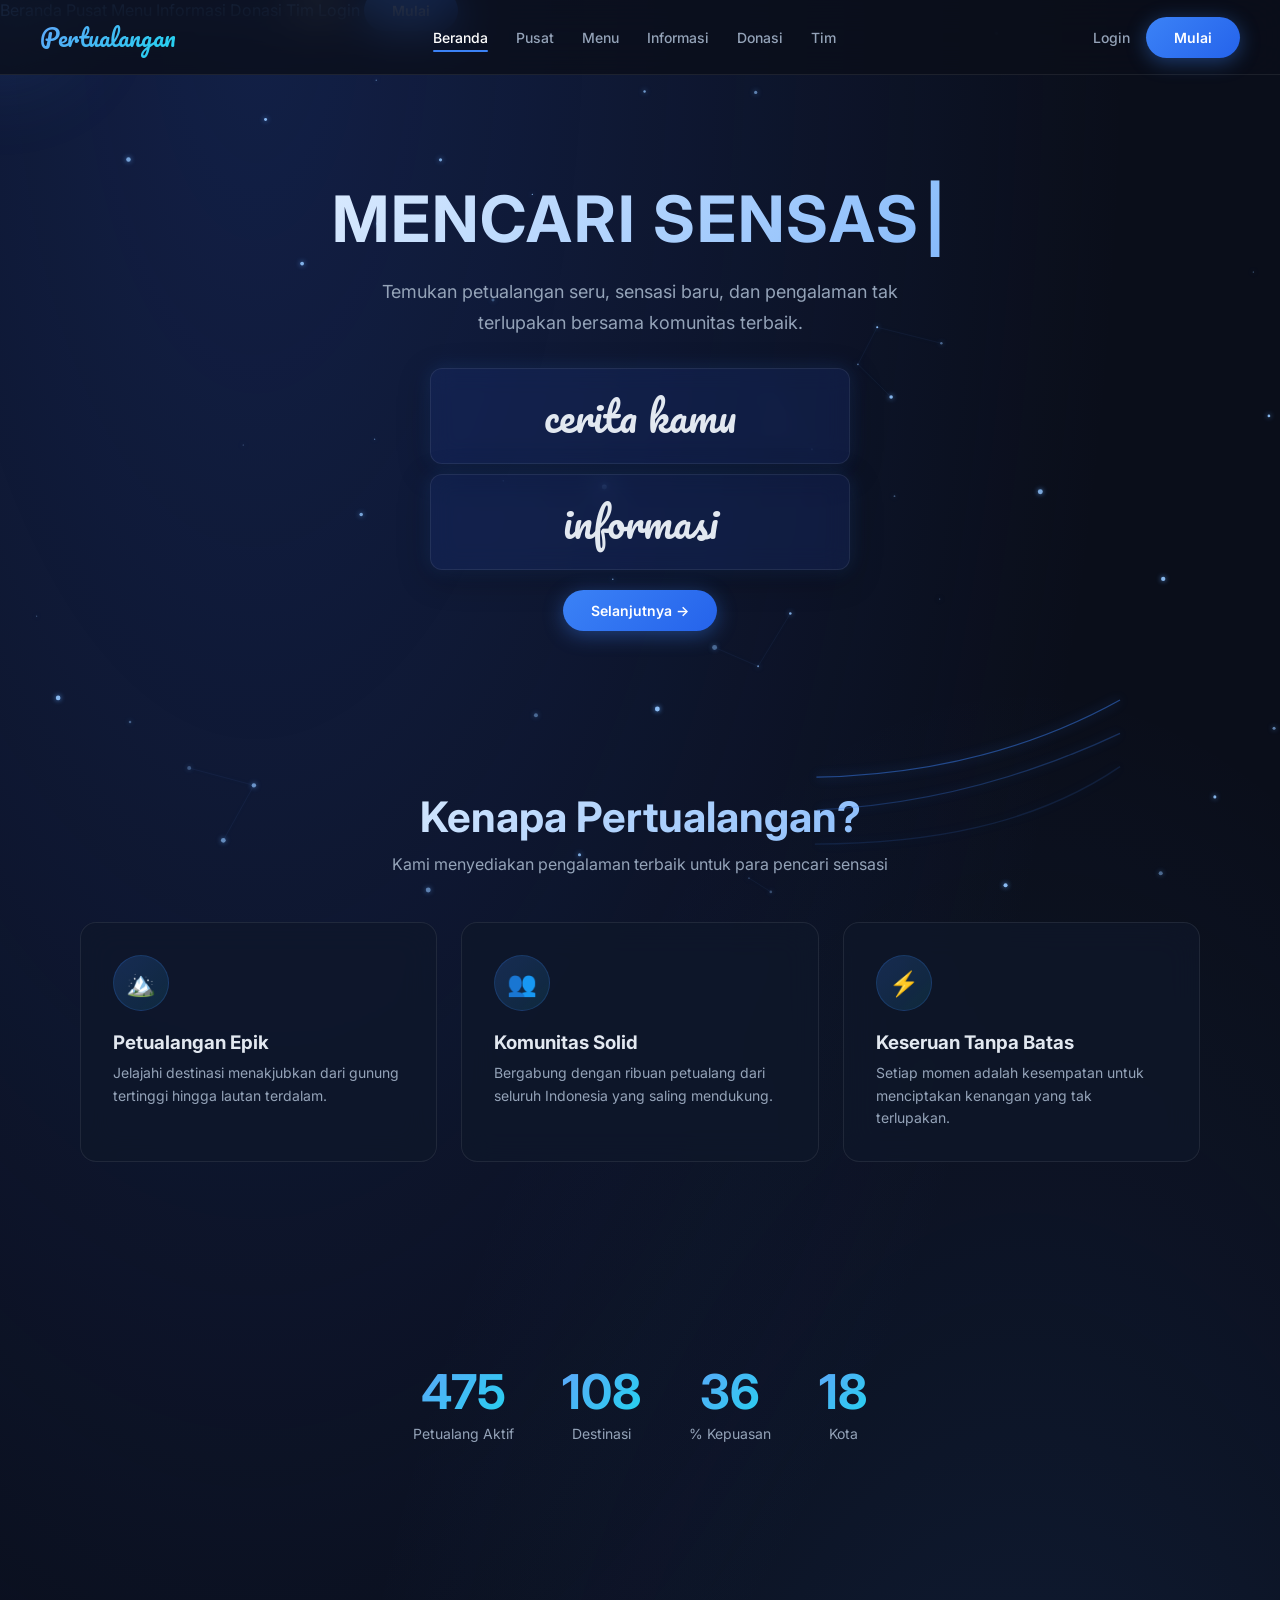
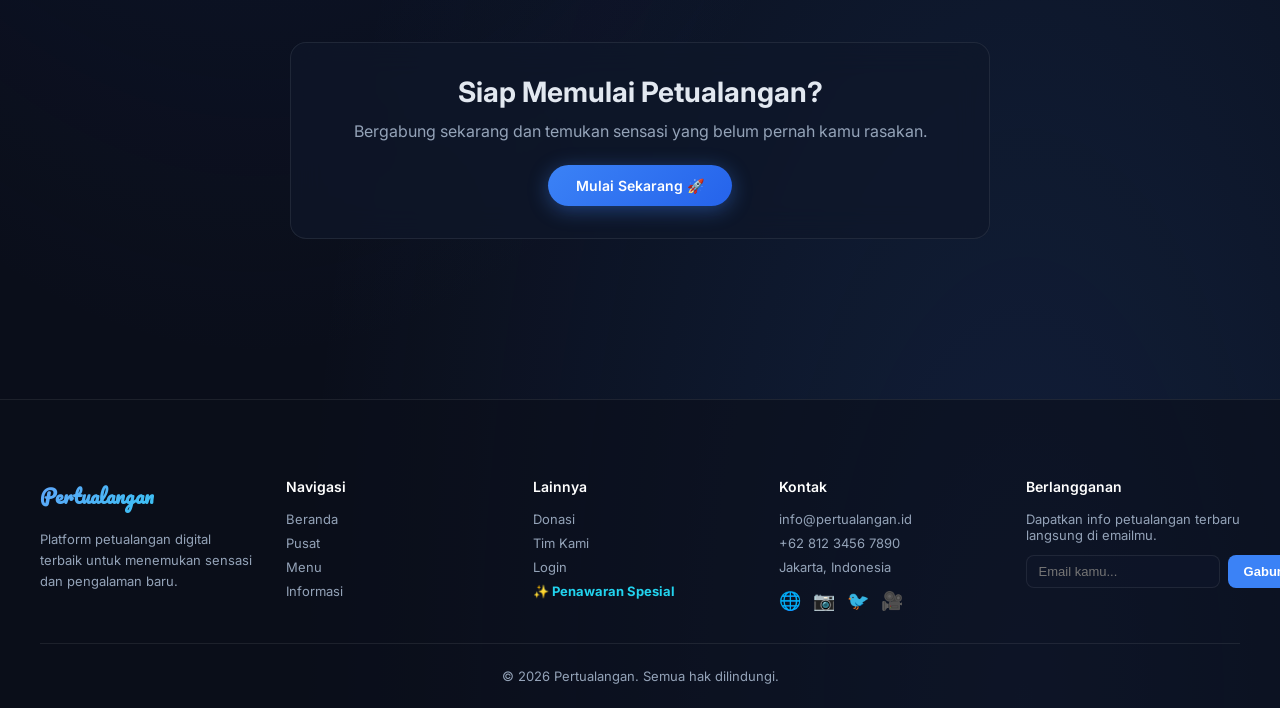
==== index.html @ 2bf1cb7b "Integrasi iklan Adsterra dan perbaikan component loader" ====
<!DOCTYPE html>
<html lang="id">

<head>
  <meta charset="UTF-8">
  <meta name="viewport" content="width=device-width, initial-scale=1.0">
  <meta name="description" content="Pertualangan - Platform petualangan digital untuk menemukan sensasi dan pengalaman baru yang tak terlupakan.">
  <title>Pertualangan — Mencari Sensasi</title>
  <link rel="stylesheet" href="style.css">
  <link href="https://fonts.googleapis.com/css2?family=Inter:wght@300;400;500;600;700&family=Pacifico&display=swap" rel="stylesheet">
</head>
<body>

  <canvas id="particles"></canvas>
  <div class="cursor-glow"></div>

  <div id="navbar-container"></div>

  
  <!-- HERO -->
  <section class="hero">
    <h1 id="typing-text"></h1>
    <p>Temukan petualangan seru, sensasi baru, dan pengalaman tak terlupakan bersama komunitas terbaik.</p>
    <div class="highlight">
      <span>cerita kamu</span>
      <span>informasi</span>
    </div>
    <button class="tombol-utama magnetic" onclick="goTo('menu.html')">Selanjutnya →</button>
  </section>

  <!-- FEATURES -->
  <section class="section">
    <h2 class="section-title reveal">Kenapa Pertualangan?</h2>
    <p class="section-sub reveal">Kami menyediakan pengalaman terbaik untuk para pencari sensasi</p>
    <div class="grid-3">
      <div class="glass-card reveal">
        <div class="icon-circle">🏔️</div>
        <h3>Petualangan Epik</h3>
        <p style="color:var(--text-dim);margin-top:8px;line-height:1.6;font-size:14px;">Jelajahi destinasi menakjubkan dari gunung tertinggi hingga lautan terdalam.</p>
      </div>
      <div class="glass-card reveal">
        <div class="icon-circle">👥</div>
        <h3>Komunitas Solid</h3>
        <p style="color:var(--text-dim);margin-top:8px;line-height:1.6;font-size:14px;">Bergabung dengan ribuan petualang dari seluruh Indonesia yang saling mendukung.</p>
      </div>
      <div class="glass-card reveal">
        <div class="icon-circle">⚡</div>
        <h3>Keseruan Tanpa Batas</h3>
        <p style="color:var(--text-dim);margin-top:8px;line-height:1.6;font-size:14px;">Setiap momen adalah kesempatan untuk menciptakan kenangan yang tak terlupakan.</p>
      </div>
    </div>
  </section>

  <!-- STATS -->
  <section class="section">
    <div class="stats-grid reveal">
      <div class="stat-item">
        <div class="stat-number" data-target="1500">0</div>
        <div class="stat-label">Petualang Aktif</div>
      </div>
      <div class="stat-item">
        <div class="stat-number" data-target="320">0</div>
        <div class="stat-label">Destinasi</div>
      </div>
      <div class="stat-item">
        <div class="stat-number" data-target="98">0</div>
        <div class="stat-label">% Kepuasan</div>
      </div>
      <div class="stat-item">
        <div class="stat-number" data-target="50">0</div>
        <div class="stat-label">Kota</div>
      </div>
    </div>
  </section>

  <!-- CTA -->
  <section class="section" style="text-align:center;">
    <div class="glass-card reveal" style="max-width:700px;margin:0 auto;text-align:center;">
      <h2 style="font-size:28px;margin-bottom:12px;">Siap Memulai Petualangan?</h2>
      <p style="color:var(--text-dim);margin-bottom:24px;">Bergabung sekarang dan temukan sensasi yang belum pernah kamu rasakan.</p>
      <button class="tombol-utama magnetic" onclick="goTo('mulai.html')">Mulai Sekarang 🚀</button>
    </div>
  </section>

  <div id="footer-container"></div>

  <svg class="garis-neon" viewBox="0 0 1440 600">
    <path d="M0,400 C300,200 900,600 1440,300" />
    <path d="M0,450 C400,250 800,650 1440,350" />
    <path d="M0,500 C200,300 1000,700 1440,400" />
  </svg>

  <script src="script.js"></script>
</body>
</html>
---- style.css ----
@import url('https://fonts.googleapis.com/css2?family=Inter:wght@300;400;500;600;700&family=Pacifico&display=swap');

:root {
  --bg-primary: #0a0e1a;
  --bg-card: rgba(15,23,42,0.7);
  --blue-500: #3b82f6;
  --blue-600: #2563eb;
  --blue-400: #60a5fa;
  --cyan: #22d3ee;
  --glass-border: rgba(255,255,255,0.08);
  --glass-bg: rgba(30,58,138,0.25);
  --text: #e2e8f0;
  --text-dim: #94a3b8;
  --radius: 16px;
  --shadow-glow: 0 0 30px rgba(59,130,246,0.3);
}

*,*::before,*::after{box-sizing:border-box;margin:0;padding:0}

body {
  background: var(--bg-primary);
  background-image: radial-gradient(ellipse at 20% 0%, rgba(30,58,138,0.4) 0%, transparent 60%),
    radial-gradient(ellipse at 80% 100%, rgba(59,130,246,0.15) 0%, transparent 50%);
  font-family: 'Inter', sans-serif;
  color: var(--text);
  min-height: 100vh;
  overflow-x: hidden;
  opacity: 0;
  transition: opacity 0.4s ease;
}
body.page-loaded { opacity: 1; }
body.fade-out { opacity: 0; }

a { color: var(--blue-400); text-decoration: none; transition: color 0.2s; }
a:hover { color: var(--cyan); }

/* ===== NAVBAR ===== */
.navbar {
  position: fixed; top: 0; left: 0; right: 0; z-index: 100;
  display: flex; justify-content: space-between; align-items: center;
  padding: 16px 40px;
  background: rgba(10,14,26,0.8);
  backdrop-filter: blur(20px);
  border-bottom: 1px solid var(--glass-border);
  transition: background 0.3s;
}
.navbar.scrolled { background: rgba(10,14,26,0.95); }
.logo {
  font-family: 'Pacifico', cursive;
  font-size: 24px;
  background: linear-gradient(135deg, var(--blue-400), var(--cyan));
  -webkit-background-clip: text; -webkit-text-fill-color: transparent;
}
.menu { display: flex; gap: 28px; }
.menu a {
  color: var(--text-dim); font-size: 14px; font-weight: 500;
  position: relative; padding: 4px 0; transition: color 0.3s;
}
.menu a::after {
  content:''; position:absolute; bottom:-2px; left:0; width:0; height:2px;
  background: var(--blue-500); border-radius:2px; transition: width 0.3s;
}
.menu a:hover, .menu a.active { color: #fff; }
.menu a:hover::after, .menu a.active::after { width: 100%; }
.aksi { display: flex; align-items: center; gap: 16px; }
.aksi a { color: var(--text-dim); font-size: 14px; font-weight: 500; }
.aksi a:hover { color: #fff; }
.hamburger {
  display: none; flex-direction: column; gap: 5px; cursor: pointer;
  background: none; border: none; padding: 4px;
}
.hamburger span {
  width: 24px; height: 2px; background: #fff; border-radius: 2px;
  transition: transform 0.3s, opacity 0.3s;
}
.hamburger.active span:nth-child(1) { transform: rotate(45deg) translate(5px,5px); }
.hamburger.active span:nth-child(2) { opacity: 0; }
.hamburger.active span:nth-child(3) { transform: rotate(-45deg) translate(5px,-5px); }

/* ===== BUTTONS ===== */
.tombol-utama {
  padding: 12px 28px; border-radius: 30px; border: none;
  color: #fff; font-family: 'Inter',sans-serif; font-size: 14px; font-weight: 600;
  cursor: pointer;
  background: linear-gradient(135deg, var(--blue-500), var(--blue-600));
  box-shadow: 0 4px 20px rgba(59,130,246,0.4);
  transition: transform 0.2s, box-shadow 0.2s;
  position: relative; overflow: hidden;
}
.tombol-utama:hover {
  transform: translateY(-2px);
  box-shadow: 0 6px 30px rgba(59,130,246,0.6);
}
.tombol-utama::after {
  content:''; position:absolute; top:0;left:-100%;width:100%;height:100%;
  background: linear-gradient(90deg,transparent,rgba(255,255,255,0.2),transparent);
  transition: left 0.5s;
}
.tombol-utama:hover::after { left: 100%; }

.tombol-outline {
  padding: 10px 24px; border-radius: 30px;
  border: 1px solid rgba(59,130,246,0.5); background: transparent;
  color: var(--blue-400); font-family:'Inter',sans-serif; font-size:14px; font-weight:500;
  cursor:pointer; transition: all 0.3s;
}
.tombol-outline:hover {
  background: rgba(59,130,246,0.1); border-color: var(--blue-400);
  box-shadow: 0 0 20px rgba(59,130,246,0.2);
}

/* ===== HERO ===== */
.hero {
  text-align: center; padding: 160px 20px 80px;
  position: relative; z-index: 2;
}
.hero h1 {
  font-size: clamp(36px,6vw,64px); font-weight: 700; letter-spacing: 2px;
  background: linear-gradient(135deg, #fff, var(--blue-400));
  -webkit-background-clip: text; -webkit-text-fill-color: transparent;
  margin-bottom: 20px;
}
.hero p { color: var(--text-dim); font-size: 18px; max-width: 600px; margin: 0 auto 30px; line-height: 1.7; }
.highlight {






  max-width: 420px; width: 90%; margin: 20px auto;
}
.highlight span {
  display: block; font-size: clamp(28px,5vw,40px); font-family: 'Pacifico',cursive;
  padding: 12px 30px; margin: 10px 0;
  background: var(--glass-bg); border-radius: 12px;
  border: 1px solid var(--glass-border);
  backdrop-filter: blur(12px);
  box-shadow: 0 8px 32px rgba(0,0,0,0.3), 0 0 20px rgba(59,130,246,0.2);
  transition: transform 0.3s, box-shadow 0.3s;
}
.highlight span:hover {
  transform: translateY(-3px) scale(1.03);
  box-shadow: 0 12px 40px rgba(0,0,0,0.4), 0 0 30px rgba(59,130,246,0.4);
}
#typing-text::after {
  content:'|'; margin-left:4px; animation: blink 0.8s infinite;
}

/* ===== GLASS CARD ===== */
.glass-card {
  background: var(--bg-card); border: 1px solid var(--glass-border);
  border-radius: var(--radius); padding: 32px;
  backdrop-filter: blur(16px);
  box-shadow: 0 8
  
  
  
  px 32px rgba(0,0,0,0.3);
  transition: transform 0.3s, box-shadow 0.3s, border-color 0.3s;
}
.glass-card:hover {
  transform: translateY(-4px);
  box-shadow: 0 16px 48px rgba(0,0,0,0.4), 0 0 20px rgba(59,130,246,0.15);
  border-color: rgba(59,130,246,0.3);
}

/* ===== SECTIONS ===== */
.section { padding: 80px 40px; max-width: 1200px; margin: 0 auto; }
.section-title {
  font-size: clamp(28px,4vw,42px); font-weight: 700; text-align: center; margin-bottom: 12px;
  background: linear-gradient(135deg, #fff, var(--blue-400));
  -webkit-background-clip: text; -webkit-text-fill-color: transparent;
}
.section-sub { text-align:center; color:var(--text-dim); font-size:16px; margin-bottom:48px; max-width:600px; margin-left:auto; margin-right:auto; }

/* ===== GRID ===== */
.grid-3 { display: grid; grid-template-columns: repeat(auto-fit, minmax(280px,1fr)); gap: 24px; }
.grid-2 { display: grid; grid-template-columns: repeat(auto-fit, minmax(320px,1fr)); gap: 24px; }

/* ===== ICON CIRCLE ===== */
.icon-circle {
  width: 56px; height: 56px; border-radius: 50%;
  background: linear-gradient(135deg, rgba(59,130,246,0.2), rgba(34,211,238,0.1));
  display: flex; align-items: center; justify-content: center;
  margin-bottom: 20px; font-size: 24px;
  border: 1px solid rgba(59,130,246,0.2);
}

/* ===== STATS ===== */
.stats-grid { display: flex; justify-content: center; gap: 48px; flex-wrap: wrap; padding: 40px 0; }
.stat-item { text-align: center; }
.stat-number {
  font-size: 48px; font-weight: 700;
  background: linear-gradient(135deg, var(--blue-400), var(--cyan));
  -webkit-background-clip: text; -webkit-text-fill-color: transparent;
}
.stat-label { color: var(--text-dim); font-size: 14px; margin-top: 4px; }

/* ===== FORM ===== */
.form-group { margin-bottom: 20px; position: relative; }
.form-group label {
  display: block; font-size: 13px; font-weight: 500;
  color: var(--text-dim); margin-bottom: 6px;
}
.form-group input, .form-group textarea, .form-group select {
  width: 100%; padding: 12px 16px; border-radius: 10px;
  border: 1px solid rgba(255,255,255,0.1);
  background: rgba(15,23,42,0.6); color: #fff;
  font-family: 'Inter',sans-serif; font-size: 14px;
  transition: border-color 0.3s, box-shadow 0.3s;
  outline: none;
}
.form-group input:focus, .form-group textarea:focus {
  border-color: var(--blue-500);
  box-shadow: 0 0 0 3px rgba(59,130,246,0.15);
}
.form-group textarea { resize: vertical; min-height: 100px; }
.form-error { color: #f87171; font-size: 12px; margin-top: 4px; display: none; }
.form-group.error .form-error { display: block; }
.form-group.error input { border-color: #f87171; }

.password-toggle {
  position: absolute; right: 14px; top: 36px;
  background: none; border: none; color: var(--text-dim);
  cursor: pointer; font-size: 18px;
}

/* ===== TABS / FILTER ===== */
.filter-tabs {
  display: flex; gap: 8px; justify-content: center; margin-bottom: 32px; flex-wrap: wrap;
}
.filter-tab {
  padding: 8px 20px; border-radius: 20px; border: 1px solid rgba(255,255,255,0.1);
  background: transparent; color: var(--text-dim);
  font-family:'Inter',sans-serif; font-size:13px; cursor:pointer; transition: all 0.3s;
}
.filter-tab:hover, .filter-tab.active {
  background: rgba(59,130,246,0.15); border-color: var(--blue-500); color: #fff;
}

/* ===== ACCORDION ===== */
.accordion-item {
  border: 1px solid var(--glass-border); border-radius: 12px;
  margin-bottom: 12px; overflow: hidden; background: var(--bg-card);
}
.accordion-header {
  padding: 18px 24px; cursor: pointer;
  display: flex; justify-content: space-between; align-items: center;
  font-weight: 500; transition: background 0.3s;
}
.accordion-header:hover { background: rgba(59,130,246,0.05); }
.accordion-arrow { transition: transform 0.3s; font-size: 12px; }
.accordion-item.open .accordion-arrow { transform: rotate(180deg); }
.accordion-body {
  max-height: 0; overflow: hidden; transition: max-height 0.4s ease, padding 0.3s;
  padding: 0 24px; color: var(--text-dim); line-height: 1.7;
}
.accordion-item.open .accordion-body { max-height: 300px; padding: 0 24px 18px; }

/* ===== PROGRESS BAR ===== */
.progress-bar {
  height: 8px; background: rgba(255,255,255,0.05); border-radius: 8px;
  overflow: hidden; margin: 12px 0;
}
.progress-fill {
  height: 100%; border-radius: 8px;
  background: linear-gradient(90deg, var(--blue-500), var(--cyan));
  width: 0; transition: width 1.5s ease;
  box-shadow: 0 0 10px rgba(59,130,246,0.4);
}

/* ===== TIMELINE ===== */
.timeline { position: relative; padding-left: 32px; }
.timeline::before {
  content:''; position:absolute; left:8px; top:0; bottom:0;
  width:2px; background: linear-gradient(180deg, var(--blue-500), transparent);
}
.timeline-item { position:relative; margin-bottom:32px; }
.timeline-item::before {
  content:''; position:absolute; left:-28px; top:6px;
  width:12px; height:12px; border-radius:50%;
  background: var(--blue-500); box-shadow: 0 0 10px rgba(59,130,246,0.5);
}
.timeline-item h3 { font-size:16px; margin-bottom:6px; }
.timeline-item p { color:var(--text-dim); font-size:14px; line-height:1.6; }

/* ===== WIZARD ===== */
.wizard-progress {
  display:flex; justify-content:center; gap:0; margin-bottom:48px; position:relative;
}
.wizard-step {
  display:flex; flex-direction:column; align-items:center; position:relative; z-index:1; flex:1;
}
.wizard-circle {
  width:44px; height:44px; border-radius:50%;
  border:2px solid rgba(255,255,255,0.1); background:var(--bg-primary);
  display:flex; align-items:center; justify-content:center;
  font-weight:600; font-size:16px; transition: all 0.4s;
}
.wizard-step.active .wizard-circle, .wizard-step.done .wizard-circle {
  border-color:var(--blue-500); background:var(--blue-500);
  box-shadow:0 0 20px rgba(59,130,246,0.4);
}
.wizard-label { font-size:12px; color:var(--text-dim); margin-top:8px; }
.wizard-step.active .wizard-label { color:#fff; }
.wizard-line {
  position:absolute; top:22px; left:50%; right:-50%; height:2px;
  background:rgba(255,255,255,0.1); z-index:0;
}
.wizard-step:last-child .wizard-line { display:none; }
.wizard-step.done .wizard-line { background:var(--blue-500); }
.wizard-panel { display:none; animation: fadeInUp 0.5s ease; }
.wizard-panel.active { display:block; }

/* ===== TEAM CARD ===== */
.team-card {
  text-align:center; padding:40px 24px;
  background:var(--bg-card); border:1px solid var(--glass-border);
  border-radius:var(--radius); backdrop-filter:blur(16px);
  transition: transform 0.3s, box-shadow 0.3s;
}
.team-card:hover {
  transform:translateY(-8px);
  box-shadow:0 20px 40px rgba(0,0,0,0.4), 0 0 30px rgba(59,130,246,0.15);
}
.team-avatar {
  width:100px; height:100px; border-radius:50%; margin:0 auto 16px;
  border:3px solid rgba(59,130,246,0.3);
  object-fit:cover;
  background: linear-gradient(135deg, rgba(59,130,246,0.3), rgba(34,211,238,0.2));
}
.team-name { font-size:18px; font-weight:600; margin-bottom:4px; }
.team-role { color:var(--blue-400); font-size:13px; margin-bottom:12px; }
.team-socials { display:flex; justify-content:center; gap:12px; }
.team-socials a {
  width:32px; height:32px; border-radius:50%;
  border:1px solid rgba(255,255,255,0.1);
  display:flex; align-items:center; justify-content:center;
  color:var(--text-dim); font-size:14px; transition: all 0.3s;
}
.team-socials a:hover { border-color:var(--blue-500); color:var(--blue-400); background:rgba(59,130,246,0.1); }

/* ===== DONASI ===== */
.nominal-grid { display:flex; flex-wrap:wrap; gap:12px; justify-content:center; margin:24px 0; }
.nominal-btn {
  padding:12px 24px; border-radius:12px;
  border:1px solid rgba(255,255,255,0.1); background:var(--bg-card);
  color:#fff; font-family:'Inter',sans-serif; font-size:15px; font-weight:600;
  cursor:pointer; transition: all 0.3s;
}
.nominal-btn:hover, .nominal-btn.selected {
  border-color:var(--blue-500); background:rgba(59,130,246,0.15);
  box-shadow:0 0 20px rgba(59,130,246,0.2);
}
.donatur-list { margin-top:32px; }
.donatur-item {
  display:flex; justify-content:space-between; align-items:center;
  padding:14px 20px; border-radius:10px;
  background:rgba(15,23,42,0.4); margin-bottom:8px;
  border:1px solid rgba(255,255,255,0.04);
}
.donatur-name { font-weight:500; }
.donatur-amount { color:var(--cyan); font-weight:600; }

/* ===== SEARCH ===== */
.search-box {
  max-width:400px; margin:0 auto 32px; position:relative;
}
.search-box input {
  width:100%; padding:12px 16px 12px 44px; border-radius:30px;
  border:1px solid rgba(255,255,255,0.1); background:var(--bg-card);
  color:#fff; font-family:'Inter',sans-serif; font-size:14px; outline:none;
  transition: border-color 0.3s;
}
.search-box input:focus { border-color:var(--blue-500); }
.search-icon { position:absolute; left:16px; top:50%; transform:translateY(-50%); color:var(--text-dim); }

/* ===== RATING ===== */
.rating { color:#fbbf24; font-size:13px; }

/* ===== FOOTER ===== */
.footer {
  margin-top:80px; padding:48px 40px 24px;
  border-top:1px solid var(--glass-border);
  background:rgba(10,14,26,0.6);
}
.footer-grid { display:grid; grid-template-columns:repeat(auto-fit,minmax(200px,1fr)); gap:32px; margin-bottom:32px; }
.footer-col h4 { font-size:14px; font-weight:600; margin-bottom:16px; color:#fff; }
.footer-col a { display:block; color:var(--text-dim); font-size:13px; margin-bottom:8px; transition:color 0.2s; }
.footer-col a:hover { color:var(--blue-400); }
.footer-bottom { text-align:center; padding-top:24px; border-top:1px solid var(--glass-border); color:var(--text-dim); font-size:13px; }

/* ===== PARTICLES & CURSOR ===== */
#particles { position:fixed; top:0; left:0; width:100%; height:100%; z-index:0; pointer-events:none; }
.cursor-glow {
  position:fixed; width:200px; height:200px; border-radius:50%;
  background:radial-gradient(circle, rgba(59,130,246,0.3), transparent 70%);
  filter:blur(40px); pointer-events:none; z-index:1;
  transform:translate(-50%,-50%); transition: opacity 0.3s;
}

/* ===== NEON LINES ===== */
.garis-neon { position:absolute; bottom:0; left:0; width:100%; height:400px; z-index:0; pointer-events:none; opacity:0.5; }
.garis-neon path {
  fill:none; stroke:var(--blue-500); stroke-width:2;
  filter:drop-shadow(0 0 8px var(--blue-500));
  stroke-dasharray:1000; stroke-dashoffset:1000;
  animation:garisJalan 6s linear infinite;
}
.garis-neon path:nth-child(2) { animation-duration:8s; opacity:0.6; }
.garis-neon path:nth-child(3) { animation-duration:10s; opacity:0.3; }

/* ===== ANIMATIONS ===== */
@keyframes blink { 0%,100%{opacity:1} 50%{opacity:0} }
@keyframes garisJalan { from{stroke-dashoffset:1000} to{stroke-dashoffset:0} }
@keyframes fadeInUp { from{opacity:0;transform:translateY(30px)} to{opacity:1;transform:translateY(0)} }
@keyframes fadeInLeft { from{opacity:0;transform:translateX(-30px)} to{opacity:1;transform:translateX(0)} }
@keyframes fadeInRight { from{opacity:0;transform:translateX(30px)} to{opacity:1;transform:translateX(0)} }
@keyframes scaleIn { from{opacity:0;transform:scale(0.9)} to{opacity:1;transform:scale(1)} }
@keyframes float { 0%,100%{transform:translateY(0)} 50%{transform:translateY(-10px)} }
@keyframes shimmer { 0%{background-position:-200% 0} 100%{background-position:200% 0} }
@keyframes pulseGlow { 0%,100%{box-shadow:0 0 20px rgba(59,130,246,0.3)} 50%{box-shadow:0 0 40px rgba(59,130,246,0.6)} }
@keyframes muncul { from{opacity:0;transform:translateY(30px)} to{opacity:1;transform:translateY(0)} }

.reveal { opacity:0; transform:translateY(30px); transition:opacity 0.6s ease, transform 0.6s ease; }
.reveal.visible { opacity:1; transform:translateY(0); }
.magnetic { display:inline-block; }

/* ===== LOGIN ===== */
.login-wrapper {
  display:flex; align-items:center; justify-content:center;
  min-height:100vh; padding:80px 20px 40px;
}
.login-card {
  width:100%; max-width:420px; padding:40px;
  background:var(--bg-card); border:1px solid var(--glass-border);
  border-radius:var(--radius); backdrop-filter:blur(20px);
  box-shadow:0 20px 60px rgba(0,0,0,0.4);
  animation:scaleIn 0.5s ease;
}
.login-card h2 {
  font-size:28px; margin-bottom:8px; text-align:center;
  background:linear-gradient(135deg,#fff,var(--blue-400));
  -webkit-background-clip:text; -webkit-text-fill-color:transparent;
}
.login-card .sub { text-align:center; color:var(--text-dim); font-size:14px; margin-bottom:32px; }
.checkbox-row { display:flex; align-items:center; gap:8px; margin-bottom:20px; font-size:13px; color:var(--text-dim); }
.checkbox-row input[type=checkbox] { accent-color:var(--blue-500); }
.btn-loading { pointer-events:none; opacity:0.7; }
.spinner { display:inline-block; width:16px; height:16px; border:2px solid rgba(255,255,255,0.3); border-top-color:#fff; border-radius:50%; animation:spin 0.6s linear infinite; vertical-align:middle; margin-right:8px; }
@keyframes spin { to{transform:rotate(360deg)} }

/* ===== RESPONSIVE ===== */
@media(max-width:768px) {
  .navbar { padding:14px 20px; }
  .menu, .aksi { display:none; }
  .hamburger { display:flex; }
  .menu.show, .aksi.show {
    display:flex; flex-direction:column;
    position:absolute; top:60px; left:0; right:0;
    background:rgba(10,14,26,0.95); backdrop-filter:blur(20px);
    padding:20px; gap:16px; border-bottom:1px solid var(--glass-border);
  }
  .aksi.show { top:auto; }
  .nav-mobile-menu {
    display:flex; flex-direction:column;
    position:fixed; top:60px; left:0; right:0; bottom:0;
    background:rgba(10,14,26,0.98); backdrop-filter:blur(20px);
    padding:32px 20px; gap:16px; z-index:99;
    transform:translateX(100%); transition:transform 0.3s ease;
  }
  .nav-mobile-menu.open { transform:translateX(0); }
  .nav-mobile-menu a { font-size:18px; padding:12px 0; border-bottom:1px solid var(--glass-border); color:var(--text); }
  .section { padding:60px 20px; }
  .hero { padding:120px 20px 60px; }
  .hero h1 { font-size:32px; }
  .stats-grid { gap:24px; }
  .stat-number { font-size:36px; }
  .footer { padding:32px 20px 16px; }
  .grid-3 { grid-template-columns:1fr; }
}

@media(max-width:480px) {
  .hero h1 { font-size:28px; }
  .highlight span { font-size:24px; padding:10px 20px; }
  .login-card { padding:28px 20px; }
}
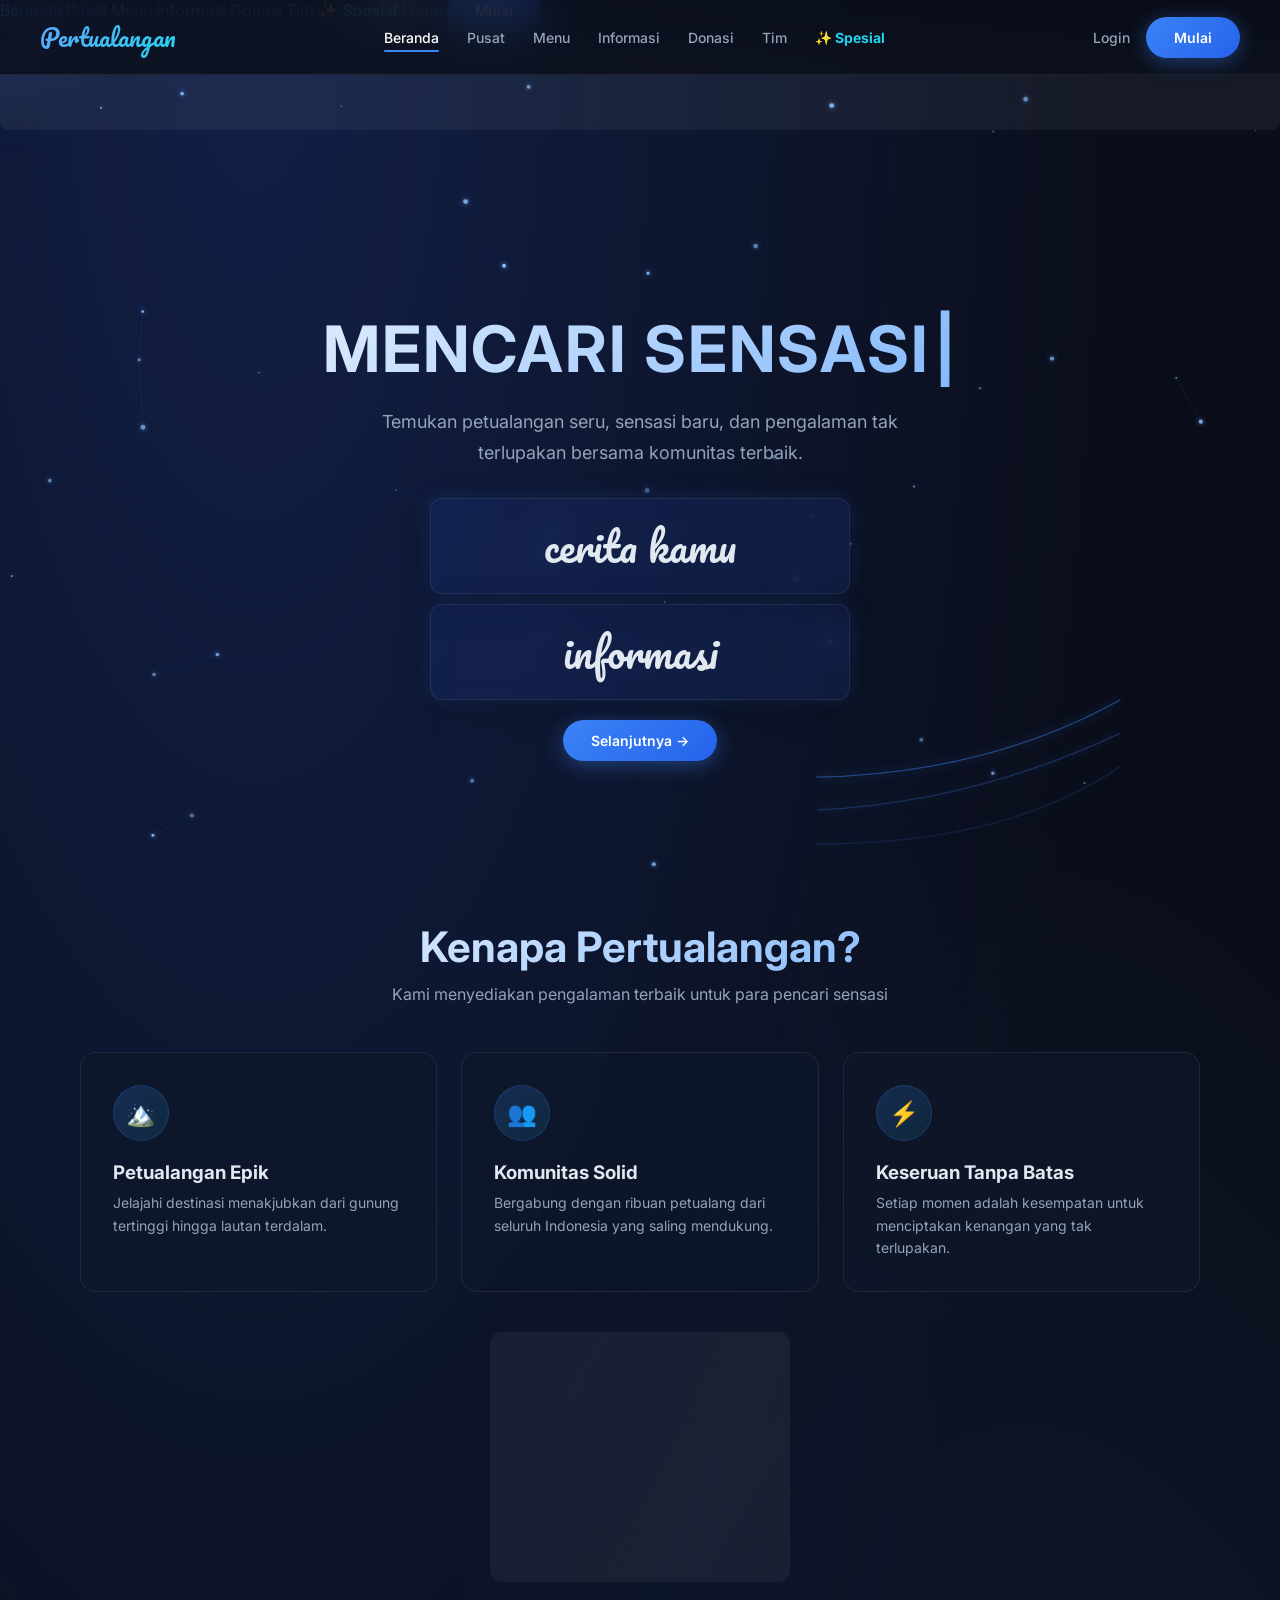
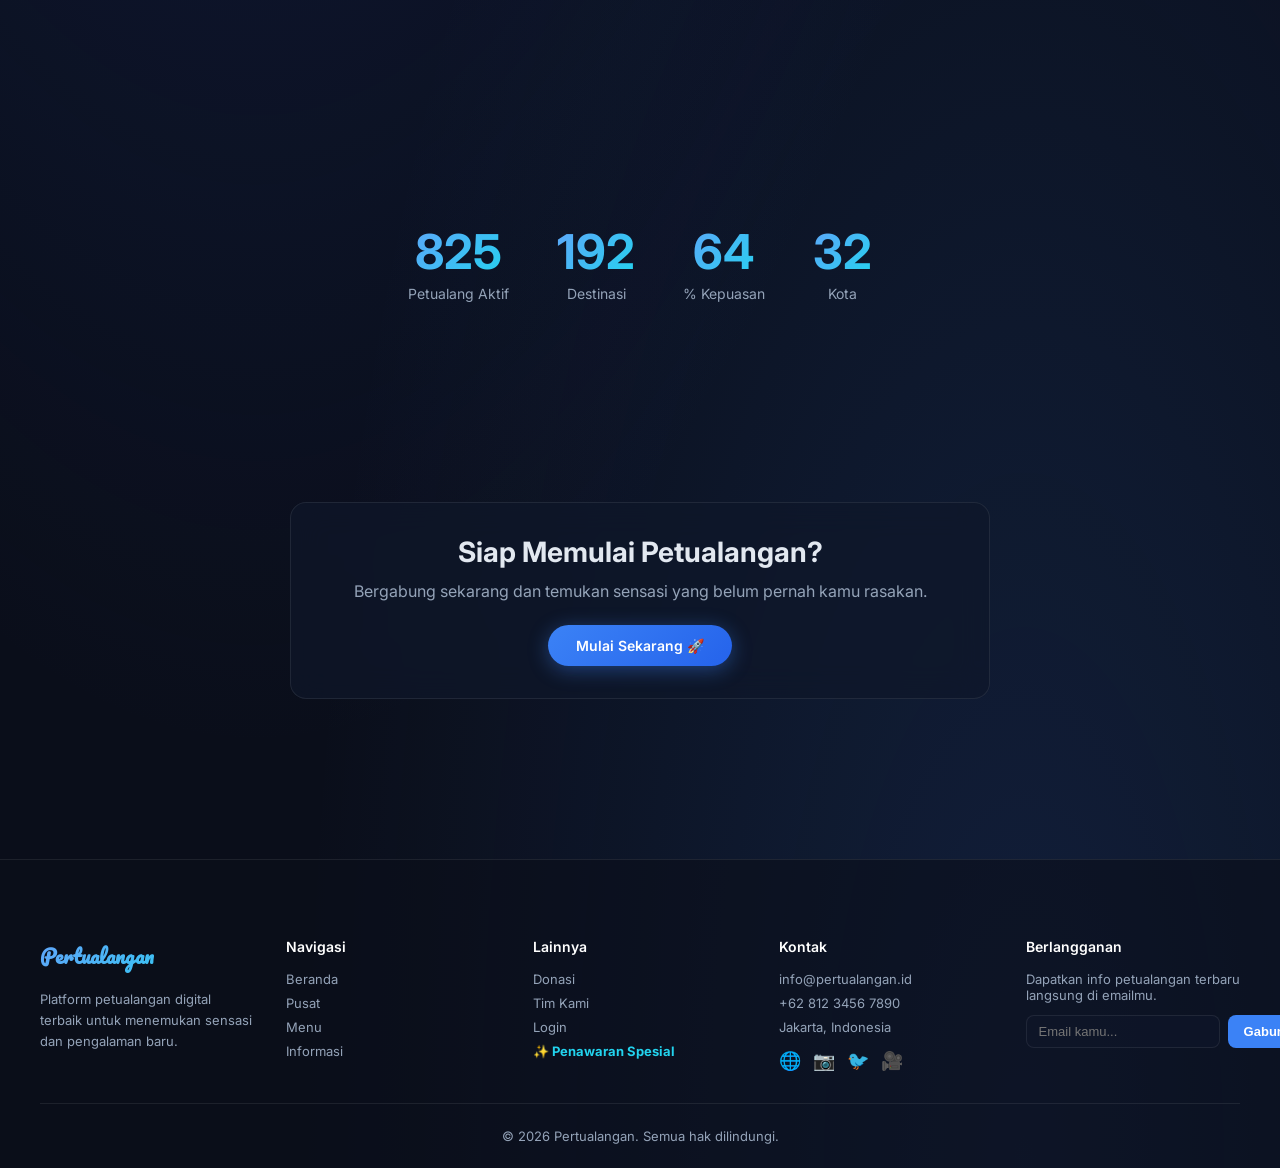
==== commit 9657d9a6: "https://github.com/muhammadrizky43510-dotcom/wepsite-pertualangan.git" ====
--- a/index.html
+++ b/index.html
@@ -17,6 +17,11 @@
   <div id="navbar-container"></div>
 
   
+  <!-- Top Banner Ad -->
+  <div id="ad-top-728" style="text-align:center; margin: 20px 0; min-height: 90px; background: rgba(255,255,255,0.05); border-radius: 8px; display: flex; align-items: center; justify-content: center;">
+    <!-- Iklan Banner 728x90 akan muncul di sini -->
+  </div>
+
   <!-- HERO -->
   <section class="hero">
     <h1 id="typing-text"></h1>
@@ -48,6 +53,11 @@
         <h3>Keseruan Tanpa Batas</h3>
         <p style="color:var(--text-dim);margin-top:8px;line-height:1.6;font-size:14px;">Setiap momen adalah kesempatan untuk menciptakan kenangan yang tak terlupakan.</p>
       </div>
+    </div>
+
+    <!-- Middle Banner Ad -->
+    <div id="ad-side-300" style="text-align:center; margin: 40px auto; max-width: 300px; min-height: 250px; background: rgba(255,255,255,0.05); border-radius: 12px; display: flex; align-items: center; justify-content: center; overflow: hidden;">
+      <!-- Iklan Banner 300x250 akan muncul di sini -->
     </div>
   </section>
 
